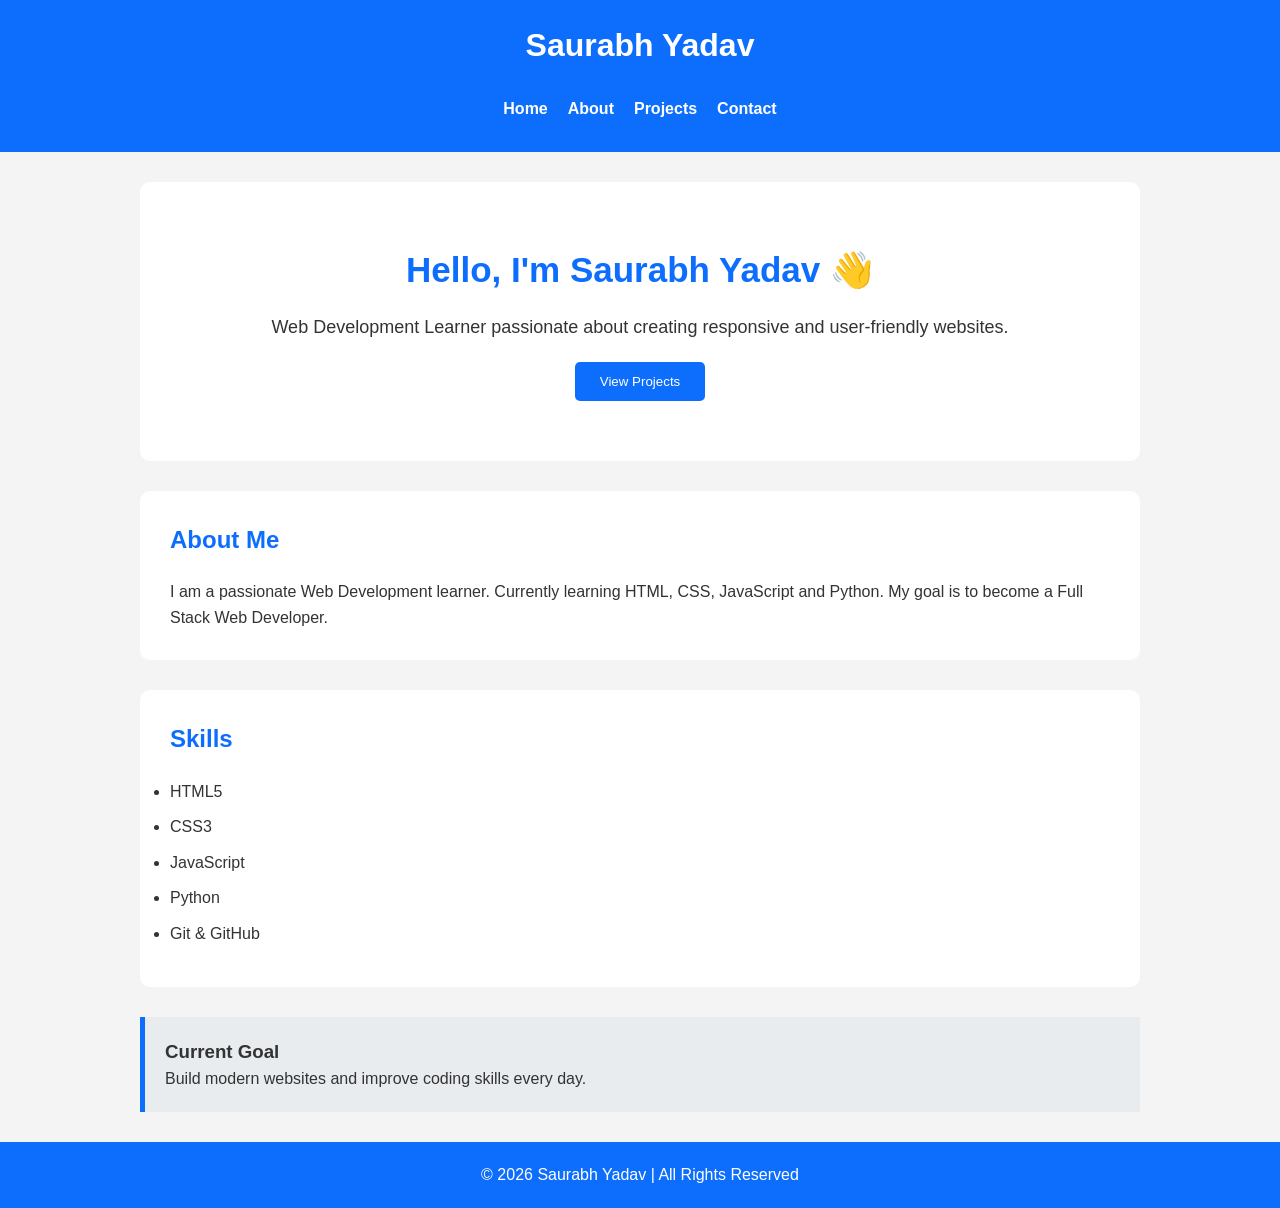
==== index.html @ ce1ccb84 "Initial portfolio website" ====
<!DOCTYPE html>
<html lang="en">
<head>
    <meta charset="UTF-8">
    <meta name="viewport" content="width=device-width, initial-scale=1.0">
    <meta name="description" content="Saurabh Yadav Portfolio Website">
    <meta name="keywords" content="Portfolio, Web Developer, HTML, CSS, JavaScript">
    <meta name="author" content="Saurabh Yadav">

    <title>Saurabh Yadav | Portfolio</title>

    <link rel="stylesheet" href="style.css">
</head>

<body>

<header>
    <h1>Saurabh Yadav</h1>

    <nav aria-label="Main Navigation">
        <ul>
            <li><a href="index.html">Home</a></li>
            <li><a href="about.html">About</a></li>
            <li><a href="projects.html">Projects</a></li>
            <li><a href="contact.html">Contact</a></li>
        </ul>
    </nav>
</header>

<main>

<section id="hero">
    <h2>Hello, I'm Saurabh Yadav 👋</h2>

    <p>
        Web Development Learner passionate about creating
        responsive and user-friendly websites.
    </p>

    <a href="projects.html">
        <button>View Projects</button>
    </a>

</section>

<section id="about">

<h2>About Me</h2>

<article>

<p>

I am a passionate Web Development learner.
Currently learning HTML, CSS, JavaScript and Python.
My goal is to become a Full Stack Web Developer.

</p>

</article>

</section>

<section id="skills">

<h2>Skills</h2>

<ul>

<li>HTML5</li>
<li>CSS3</li>
<li>JavaScript</li>
<li>Python</li>
<li>Git & GitHub</li>

</ul>

</section>

<aside>

<h3>Current Goal</h3>

<p>
Build modern websites and improve coding skills every day.
</p>

</aside>

</main>

<footer>

<p>
© 2026 Saurabh Yadav | All Rights Reserved
</p>

</footer>

<script src="script.js"></script>

</body>
</html>
---- style.css ----
*{
    margin:0;
    padding:0;
    box-sizing:border-box;
}

body{
    font-family:Arial, sans-serif;
    background:#f4f4f4;
    color:#333;
    line-height:1.6;
}

header{
    background:#0d6efd;
    color:white;
    text-align:center;
    padding:20px;
}

nav ul{
    list-style:none;
    display:flex;
    justify-content:center;
    gap:20px;
    margin-top:15px;
}

nav a{
    color:white;
    text-decoration:none;
    font-weight:bold;
}

nav a:hover{
    color:yellow;
}

#hero{
    text-align:center;
    padding:60px 20px;
    background:white;
}

#hero h2{
    font-size:35px;
    margin-bottom:15px;
}

#hero p{
    font-size:18px;
    margin-bottom:20px;
}

button{
    background:#0d6efd;
    color:white;
    border:none;
    padding:12px 25px;
    border-radius:5px;
    cursor:pointer;
}

button:hover{
    background:#084298;
}

section{
    background:white;
    width:90%;
    max-width:1000px;
    margin:30px auto;
    padding:30px;
    border-radius:10px;
}

h2{
    margin-bottom:20px;
    color:#0d6efd;
}

ul li{
    margin:10px 0;
}

aside{
    width:90%;
    max-width:1000px;
    margin:20px auto;
    background:#e9ecef;
    padding:20px;
    border-left:5px solid #0d6efd;
}

footer{
    background:#0d6efd;
    color:white;
    text-align:center;
    padding:20px;
    margin-top:30px;
}

@media(max-width:768px){

nav ul{
    flex-direction:column;
    gap:10px;
}

#hero h2{
    font-size:28px;
}

section{
    width:95%;
}

}

input,
textarea{
width:100%;
padding:12px;
margin-top:5px;
border:1px solid #ccc;
border-radius:5px;
font-size:16px;
}

label{
font-weight:bold;
}

form{
margin-top:20px;
}
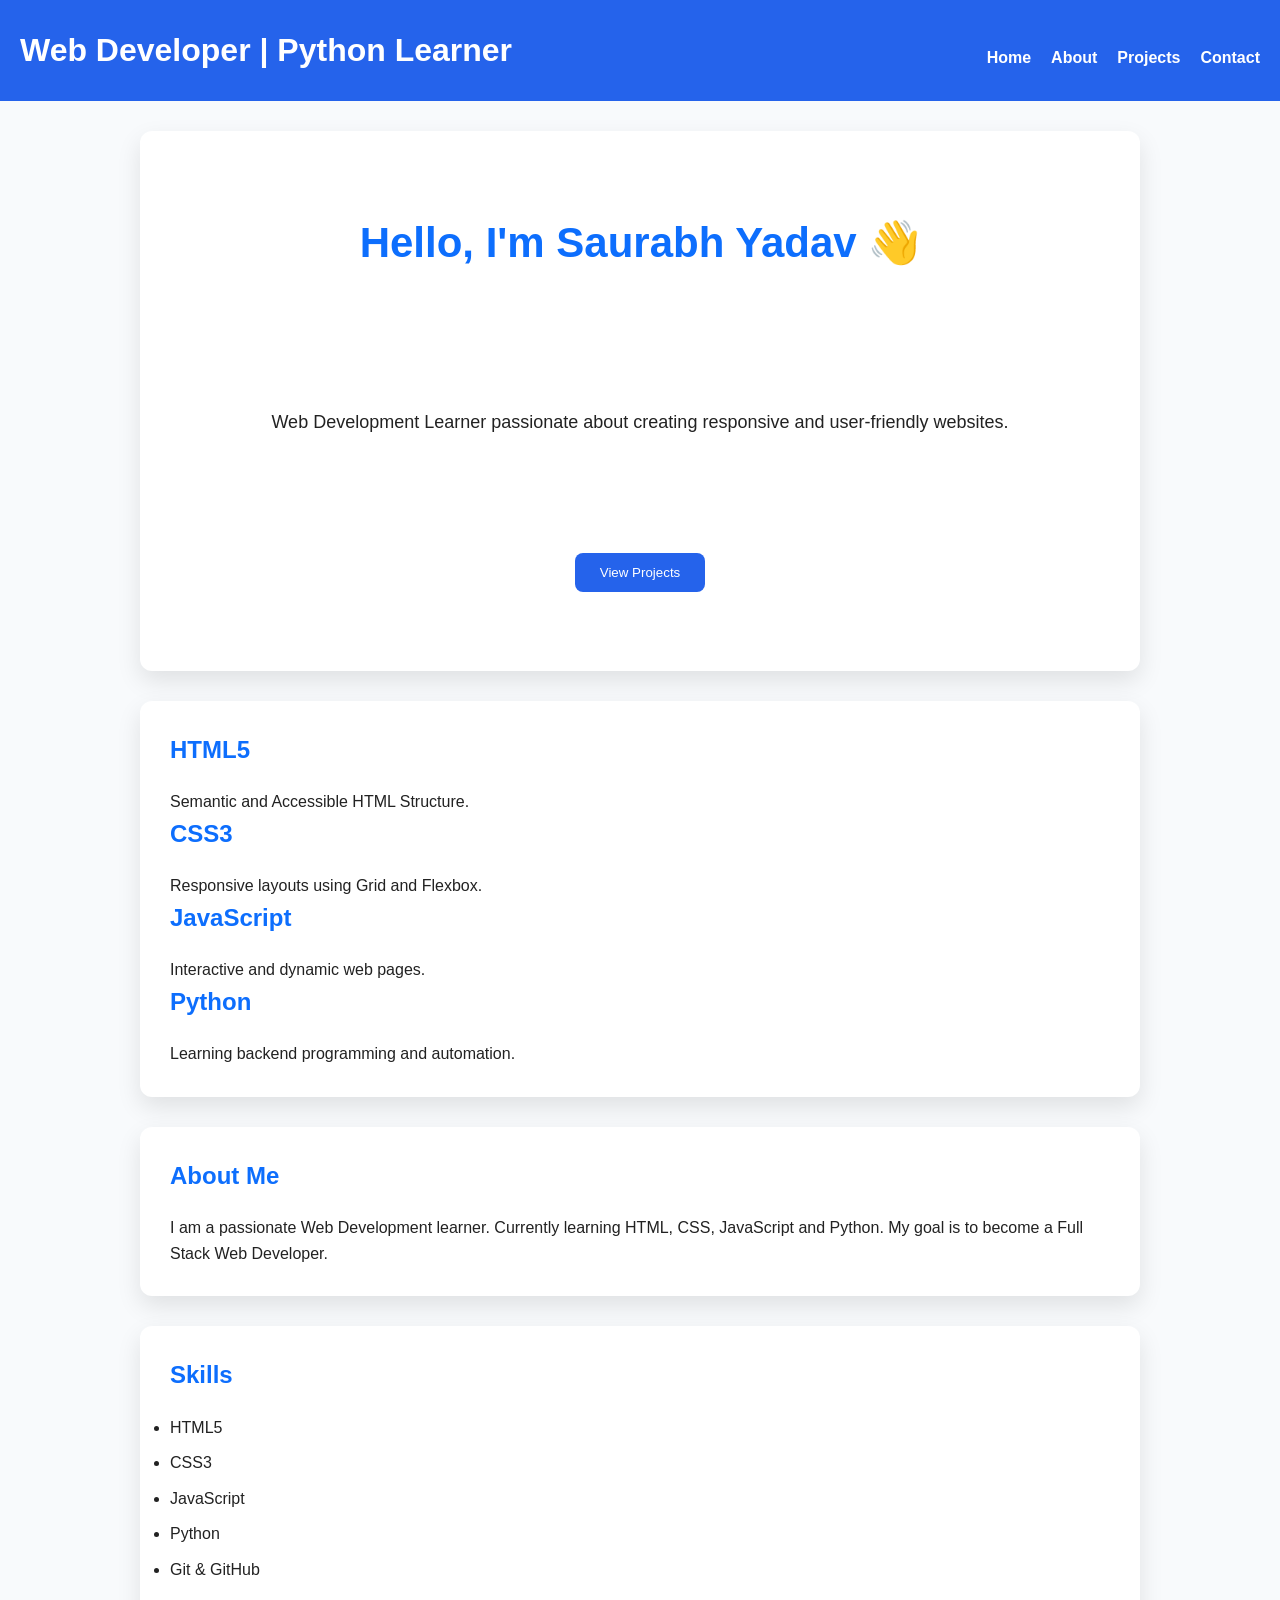
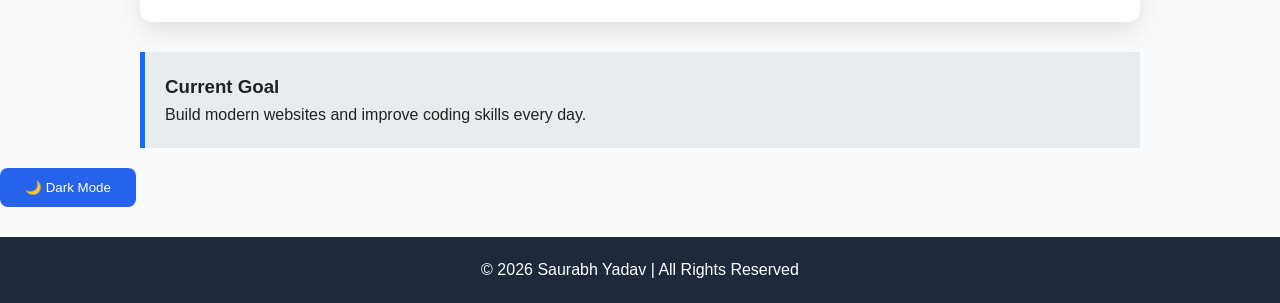
==== commit 57182f4d: "Module 2 Complete" ====
--- a/index.html
+++ b/index.html
@@ -12,10 +12,10 @@
     <link rel="stylesheet" href="style.css">
 </head>
 
-<body>
+<body class="fade">
 
 <header>
-    <h1>Saurabh Yadav</h1>
+    <h1><p>Web Developer | Python Learner</p></h1>
 
     <nav aria-label="Main Navigation">
         <ul>
@@ -40,6 +40,29 @@
     <a href="projects.html">
         <button>View Projects</button>
     </a>
+
+</section>
+<section class="container">
+
+<div class="card">
+<h2>HTML5</h2>
+<p>Semantic and Accessible HTML Structure.</p>
+</div>
+
+<div class="card">
+<h2>CSS3</h2>
+<p>Responsive layouts using Grid and Flexbox.</p>
+</div>
+
+<div class="card">
+<h2>JavaScript</h2>
+<p>Interactive and dynamic web pages.</p>
+</div>
+
+<div class="card">
+<h2>Python</h2>
+<p>Learning backend programming and automation.</p>
+</div>
 
 </section>
 
@@ -88,6 +111,9 @@
 </aside>
 
 </main>
+<button class="theme-btn" onclick="toggleTheme()">
+🌙 Dark Mode
+</button>
 
 <footer>
 
--- a/style.css
+++ b/style.css
@@ -133,4 +133,142 @@
 
 form{
 margin-top:20px;
+}
+
+:root{
+  --primary:#2563eb;
+  --secondary:#1e293b;
+  --bg:#f8fafc;
+  --card:#ffffff;
+  --text:#222;
+  --radius:12px;
+  --shadow:0 10px 25px rgba(0,0,0,.1);
+}
+
+.dark{
+  --bg:#0f172a;
+  --card:#1e293b;
+  --text:#fff;
+}
+
+*{
+  margin:0;
+  padding:0;
+  box-sizing:border-box;
+}
+
+body{
+  font-family:Arial,sans-serif;
+  background:var(--bg);
+  color:var(--text);
+  transition:.4s;
+}
+
+header{
+  background:var(--primary);
+  color:#fff;
+  padding:20px;
+  display:flex;
+  justify-content:space-between;
+  align-items:center;
+  flex-wrap:wrap;
+}
+
+nav ul{
+  display:flex;
+  list-style:none;
+  gap:20px;
+}
+
+nav a{
+  color:#fff;
+  text-decoration:none;
+  font-weight:bold;
+}
+
+nav a:hover{
+  color:yellow;
+}
+
+#hero{
+  display:grid;
+  place-items:center;
+  min-height:60vh;
+  text-align:center;
+  padding:30px;
+}
+
+#hero h2{
+  font-size:42px;
+}
+
+#hero p{
+  margin:20px 0;
+  font-size:18px;
+}
+
+button{
+  background:var(--primary);
+  color:#fff;
+  padding:12px 25px;
+  border:none;
+  border-radius:8px;
+  cursor:pointer;
+  transition:.3s;
+}
+
+button:hover{
+  transform:scale(1.05);
+}
+
+section{
+  width:90%;
+  margin:30px auto;
+  background:var(--card);
+  padding:30px;
+  border-radius:var(--radius);
+  box-shadow:var(--shadow);
+}
+
+footer{
+  background:var(--secondary);
+  color:#fff;
+  text-align:center;
+  padding:20px;
+}
+/* Active Navigation */
+
+.active{
+color:yellow;
+border-bottom:2px solid yellow;
+}
+
+/* Smooth Hover */
+
+.card{
+transition:.4s ease;
+}
+
+.card:hover{
+transform:translateY(-10px) scale(1.03);
+}
+
+/* Button Animation */
+
+button:hover{
+box-shadow:0 10px 20px rgba(37,99,235,.4);
+}
+
+/* Better Mobile */
+
+@media(max-width:500px){
+
+#hero h2{
+font-size:26px;
+}
+
+button{
+width:100%;
+}
+
 }
